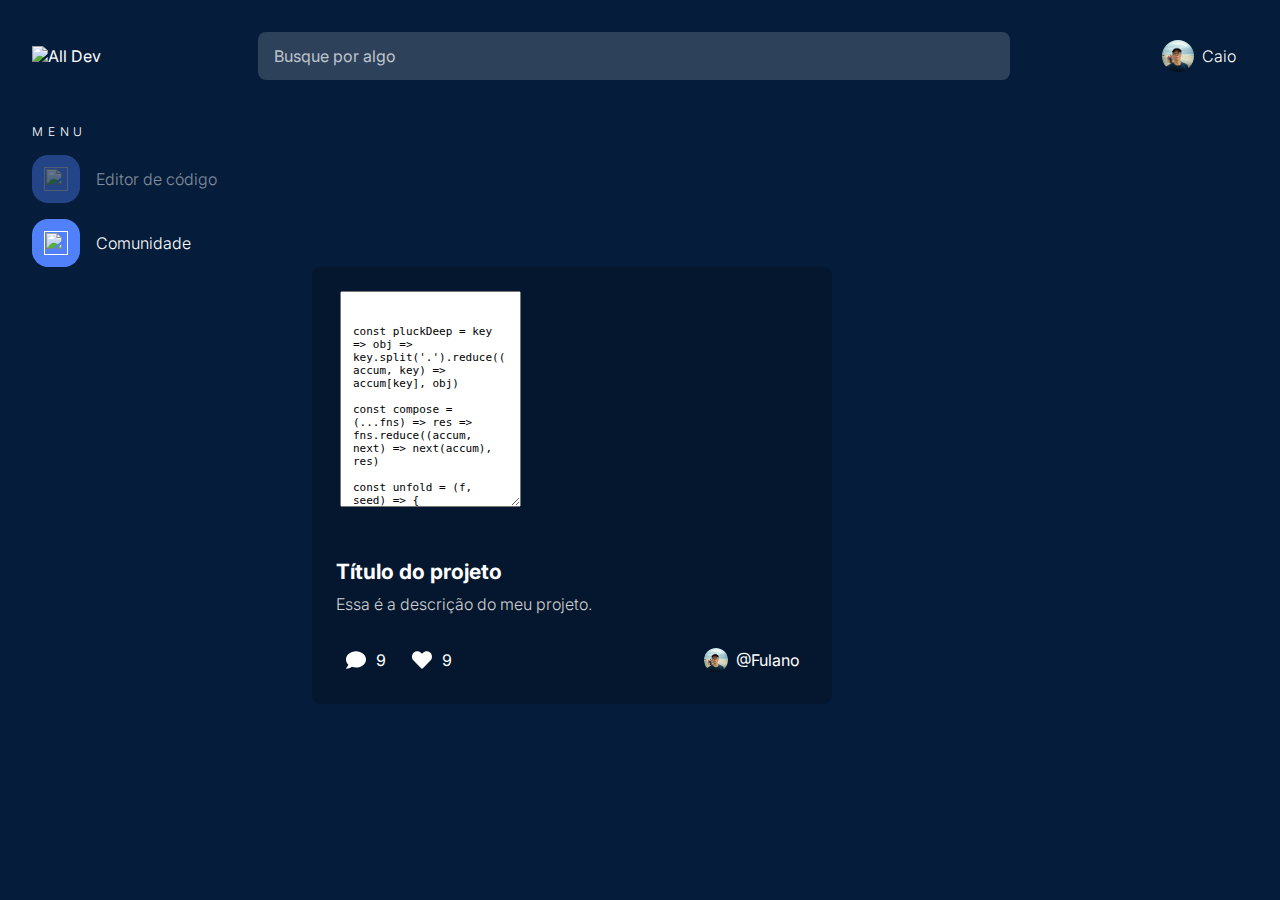
==== comunidade.html @ 1e0faf50 "Renomeia componente button-menu como action-header" ====
<!DOCTYPE html>
<html lang="pt-br">
<head>
   <meta charset="UTF-8">
   <meta name="viewport" content="width=device-width, initial-scale=1.0">
   <link rel="preconnect" href="https://fonts.googleapis.com">
   <link rel="preconnect" href="https://fonts.gstatic.com" crossorigin>
   <link href="https://fonts.googleapis.com/css2?family=Inter:ital,opsz,wght@0,14..32,100..900;1,14..32,100..900&display=swap" rel="stylesheet">
   <link href="https://fonts.googleapis.com/css2?family=Roboto+Mono&display=swap" rel="stylesheet">
   <title>All Dev</title>
   <link rel="stylesheet" href="./css/styles.css">
   <link rel="stylesheet" href="./css/main-header.css">
   <link rel="stylesheet" href="./css/main-menu.css">
   <link rel="stylesheet" href="./css/main-posts.css">
   <link rel="stylesheet" href="./css/main-post.css">
   <link rel="stylesheet" href="./css/action-header.css">
   <link rel="stylesheet" href="./css/app-title.css">
   <link rel="stylesheet" href="./css/app-input.css">
   <link rel="stylesheet" href="./css/app-code.css">
</head>
<body>
   <header class="main-header">
      <img class="logo" src="./img/logo.svg" alt="All Dev">
      <input class="app-input" type="text" placeholder="Busque por algo">
      <div class="profile">
         <img src="./img/foto-perfil.jpg" alt="Foto de Perfil">
         <span>Caio</span>
      </div>
      <button class="action-header"><img src="./img/icon-lupa.svg" alt="Pesquisar"></button>
      <button class="action-header"><img src="./img/icon-menu.svg" alt="Menu"></button>
   </header>
   <nav class="main-menu">
      <span class="app-title">Menu</span>
      <ul>
         <li>
            <a class="link" href="./index.html">
               <span class="linkicon">
                  <img src="./img/icon-code.svg" alt="">
               </span>
               Editor de código
            </a>
         </li>
         <li>
            <a class="link --active" href="">
               <span class="linkicon">
                  <img src="./img/icon-comunity.svg" alt="">
               </span>
               Comunidade
            </a>
         </li>
      </ul>
   </nav>
   <main class="main-posts">
      <article class="main-post">
         <div class="app-code">
            <img class="macbuttons" src="./img/mac_buttons.svg" alt="">
            <textarea class="code" type="text" rows="13" readonly>const pluckDeep = key => obj => key.split('.').reduce((accum, key) => accum[key], obj)

const compose = (...fns) => res => fns.reduce((accum, next) => next(accum), res)

const unfold = (f, seed) => {
  const go = (f, seed, acc) => {
    const res = f(seed)
    return res ? go(f, res[1], acc.concat([res[0]])) : acc
  }
  return go(f, seed, [])
}</textarea>
         </div>
         <h2 class="title">Título do projeto</h2>
         <p class="description">Essa é a descrição do meu projeto.</p>
         <footer class="actions">
            <div class="action">
               <img src="./img/icon-comment.svg" alt="Comentários">
               9
            </div>
            <div class="action">
               <img src="./img/icon-like.svg" alt="Curtidas">
               9
            </div>
            <div class="action">
               <img src="./img/foto-perfil.jpg" alt="Usuário">
               @Fulano
            </div>
         </footer>
      </article>
   </main>
</body>
</html>
---- css/styles.css ----
:root {
   --background: #051D3B;
   --bg-item: #5081FB;
   --bg-item-transparent: #5080fb16;
   --bg-item-transparent-hover: #5080fb24;
   --bg-active: #7BA4FC;
   --color-one: #6BD1FF;
   --color-two: #9AFF6B;
   --color-three: #6B83FF;
   --color-four: #FFC46B;
   --color-five: #FF6BCD;
}

* {
   box-sizing: border-box;
   margin: 0;
   padding: 0;
}

body {
   background-color: var(--background);
   color: white;
   font-family: 'Inter', sans-serif;
   padding: 0 32px 32px;
   position: relative;
}

main {
   display: flex;
   gap: 40px;
   width: fit-content;
   margin-left: auto;
}
---- css/main-header.css ----
.main-header {
   display: flex;
   align-items: center;
   justify-content: space-between;
   gap: 8px;
   padding: 32px 0 40px;
}

.main-header > .app-input {
   width: 752px;
   margin-left: 16px;
}

.main-header > .profile {
   display: flex;
   align-items: center;
   gap: 8px;
   font-weight: 300;
   padding: 6px 12px;
}

.main-header > .profile img {
   border-radius: 50%;
   width: 32px;
}
---- css/main-menu.css ----
.main-menu {
   width: fit-content;
}

.main-menu > ul {
   display: flex;
   flex-direction: column;
   gap: 16px;
   list-style: none;
}

.main-menu .link {
   display: flex;
   align-items: center;
   gap: 16px;
   color: rgba(255, 255, 255, 0.50);
   text-decoration: none;
   font-weight: 300;
   transition: .1s;
}

.main-menu .link:hover {
   color: rgba(255, 255, 255, 0.70);
}

.main-menu .link.--active {
   color: white;
}

.main-menu .link .linkicon {
   background-color: var(--bg-item);
   border-radius: 16px;
   display: flex;
   padding: 12px;
   opacity: 0.40;
   transition: .1s;
}

.main-menu .link:hover .linkicon {
   opacity: 0.70;
}

.main-menu .link.--active .linkicon {
   color: white;
   opacity: 1;
}

.main-menu .link .linkicon img {
   width: 24px;
   height: 24px;
   object-fit: contain;
}
---- css/main-posts.css ----
.main-posts {
   gap: 16px;
   flex-wrap: wrap;
   margin-left: 280px;
}
---- css/main-post.css ----
.main-post {
   background-color: #00000032;
   border-radius: 8px;
   width: 520px;
}

.main-post > .app-code {
   padding: 24px;
}

.main-post > .app-code > .macbuttons {
   height: 9px;
   top: 36px;
   left: 36px;
}

.main-post > .app-code > .code {
   font-size: 11px;
   padding: 33px 12px 12px;
}

.main-post > .title {
   font-size: 21px;
   margin: 24px 24px 8px;
}

.main-post > .description {
   color: #d0d0d0;
   font-weight: 300;
   line-height: 1.5;
   margin: 0 24px 24px;
}

.main-post > .actions {
   display: flex;
   align-items: center;
   gap: 8px;
   padding: 0 24px 24px;
}

.main-post .action {
   display: flex;
   align-items: center;
   gap: 8px;
   border-radius: 16px;
   padding: 8px;
   cursor: pointer;
   transition: .2s;
}

.main-post .action:hover {
   background-color: #ffffff16;
}

.main-post .action:last-child {
   margin-left: auto;
}
.main-post .action:last-child > img {
   border-radius: 50%;
}

.main-post .action > img {
   width: 24px;
}
---- css/action-header.css ----
.action-header{
   background-color: var(--background);
   border: none;
   cursor: pointer;
   display: none;
   padding: 0;
}

@media screen and (max-width: 768px) {
   .action-header {
      display: flex;
   }
}
---- css/app-title.css ----
.app-title {
   font-size: 12px;
   font-weight: 300;
   letter-spacing: .4em;
   text-transform: uppercase;
   margin-bottom: 16px;
}

span.app-title {
   display: inline-block;
}
---- css/app-input.css ----
.app-input {
   background-color: rgba(255, 255, 255, 0.16);
   border: none;
   border-radius: 8px;
   color: rgba(255, 255, 255, 0.70);
   font-family: 'Inter', sans-serif;
   font-size: 16px;
   outline: none;
   padding: 14px 16px;
   transition: .2s;
}

.app-input::placeholder {
   color: rgba(255, 255, 255, 0.70);
   font-family: 'Inter', sans-serif;
}

.app-input:focus {
   background-color: rgba(255, 255, 255, 0.24);
   color: rgba(255, 255, 255, 0.80);
}

textarea.app-input {
   line-height: 1.5;
   resize: none;
}

select.app-input > option {
   background-color: #5c6075;
}
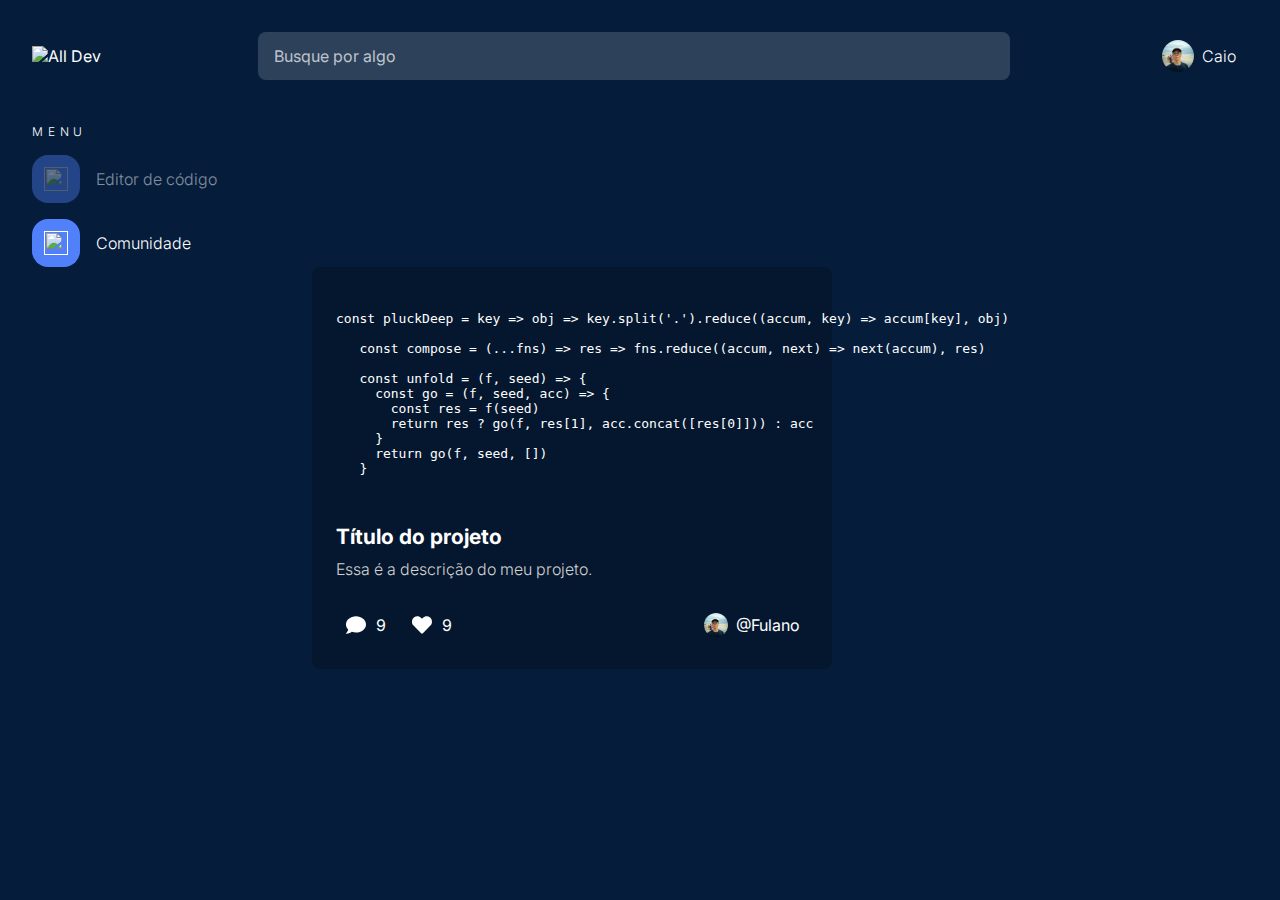
==== commit d8847bc8: "Importa o highlight.js" ====
--- a/comunidade.html
+++ b/comunidade.html
@@ -8,6 +8,8 @@
    <link href="https://fonts.googleapis.com/css2?family=Inter:ital,opsz,wght@0,14..32,100..900;1,14..32,100..900&display=swap" rel="stylesheet">
    <link href="https://fonts.googleapis.com/css2?family=Roboto+Mono&display=swap" rel="stylesheet">
    <title>All Dev</title>
+   <link rel="stylesheet" href="https://cdnjs.cloudflare.com/ajax/libs/highlight.js/11.9.0/styles/default.min.css">
+   <link rel="stylesheet" href="./css/github.css">
    <link rel="stylesheet" href="./css/styles.css">
    <link rel="stylesheet" href="./css/main-header.css">
    <link rel="stylesheet" href="./css/main-menu.css">
@@ -26,7 +28,7 @@
          <img src="./img/foto-perfil.jpg" alt="Foto de Perfil">
          <span>Caio</span>
       </div>
-      <button class="action-header"><img src="./img/icon-lupa.svg" alt="Pesquisar"></button>
+      <button class="action-header -lupa"><img src="./img/icon-lupa.svg" alt="Pesquisar"></button>
       <button class="action-header"><img src="./img/icon-menu.svg" alt="Menu"></button>
    </header>
    <nav class="main-menu">
@@ -54,17 +56,17 @@
       <article class="main-post">
          <div class="app-code">
             <img class="macbuttons" src="./img/mac_buttons.svg" alt="">
-            <textarea class="code" type="text" rows="13" readonly>const pluckDeep = key => obj => key.split('.').reduce((accum, key) => accum[key], obj)
+            <pre><code class="code">const pluckDeep = key => obj => key.split('.').reduce((accum, key) => accum[key], obj)
 
-const compose = (...fns) => res => fns.reduce((accum, next) => next(accum), res)
-
-const unfold = (f, seed) => {
-  const go = (f, seed, acc) => {
-    const res = f(seed)
-    return res ? go(f, res[1], acc.concat([res[0]])) : acc
-  }
-  return go(f, seed, [])
-}</textarea>
+   const compose = (...fns) => res => fns.reduce((accum, next) => next(accum), res)
+   
+   const unfold = (f, seed) => {
+     const go = (f, seed, acc) => {
+       const res = f(seed)
+       return res ? go(f, res[1], acc.concat([res[0]])) : acc
+     }
+     return go(f, seed, [])
+   }</code></pre>
          </div>
          <h2 class="title">Título do projeto</h2>
          <p class="description">Essa é a descrição do meu projeto.</p>
@@ -84,5 +86,7 @@
          </footer>
       </article>
    </main>
+   <script src="https://cdnjs.cloudflare.com/ajax/libs/highlight.js/11.9.0/highlight.min.js"></script>
+   <script>hljs.highlightAll();</script>
 </body>
 </html>--- a/css/github.css
+++ b/css/github.css
@@ -0,0 +1,177 @@
+/*!
+  Theme: Github
+  Author: Defman21
+  License: ~ MIT (or more permissive) [via base16-schemes-source]
+  Maintainer: @highlightjs/core-team
+  Version: 2021.09.0
+*/
+
+/*
+  WARNING: DO NOT EDIT THIS FILE DIRECTLY.
+
+  This theme file was auto-generated from the Base16 scheme github
+  by the Highlight.js Base16 template builder.
+
+  - https://github.com/highlightjs/base16-highlightjs
+*/
+
+/*
+base00  #ffffff  Default Background
+base01  #f5f5f5  Lighter Background (Used for status bars, line number and folding marks)
+base02  #c8c8fa  Selection Background
+base03  #969896  Comments, Invisibles, Line Highlighting
+base04  #e8e8e8  Dark Foreground (Used for status bars)
+base05  #333333  Default Foreground, Caret, Delimiters, Operators
+base06  #ffffff  Light Foreground (Not often used)
+base07  #ffffff  Light Background (Not often used)
+base08  #ed6a43  Variables, XML Tags, Markup Link Text, Markup Lists, Diff Deleted
+base09  #0086b3  Integers, Boolean, Constants, XML Attributes, Markup Link Url
+base0A  #795da3  Classes, Markup Bold, Search Text Background
+base0B  #183691  Strings, Inherited Class, Markup Code, Diff Inserted
+base0C  #183691  Support, Regular Expressions, Escape Characters, Markup Quotes
+base0D  #795da3  Functions, Methods, Attribute IDs, Headings
+base0E  #a71d5d  Keywords, Storage, Selector, Markup Italic, Diff Changed
+base0F  #333333  Deprecated, Opening/Closing Embedded Language Tags, e.g. <?php ?>
+*/
+
+pre code.hljs {
+   display: block;
+   overflow-x: auto;
+   padding: 1em;
+ }
+ 
+ code.hljs {
+   padding: 3px 5px;
+ }
+ 
+ .hljs {
+   color: #333333;
+   background: #ffffff;
+ }
+ 
+ .hljs::selection,
+ .hljs ::selection {
+   background-color: #c8c8fa;
+   color: #333333;
+ }
+ 
+ 
+ /* purposely do not highlight these things */
+ .hljs-formula,
+ .hljs-params,
+ .hljs-property
+ {}
+ 
+ /* base03 - #969896 -  Comments, Invisibles, Line Highlighting */
+ .hljs-comment {
+   color: #969896;
+ }
+ 
+ /* base04 - #e8e8e8 -  Dark Foreground (Used for status bars) */
+ .hljs-tag {
+   color: #e8e8e8;
+ }
+ 
+ /* base05 - #333333 -  Default Foreground, Caret, Delimiters, Operators */
+ .hljs-subst,
+ .hljs-punctuation,
+ .hljs-operator {
+   color: #333333;
+ }
+ 
+ .hljs-operator {
+   opacity: 0.7;
+ }
+ 
+ /* base08 - Variables, XML Tags, Markup Link Text, Markup Lists, Diff Deleted */
+ .hljs-bullet,
+ .hljs-variable,
+ .hljs-template-variable,
+ .hljs-selector-tag,
+ .hljs-name,
+ .hljs-deletion {
+   color: #ed6a43;
+ }
+ 
+ /* base09 - Integers, Boolean, Constants, XML Attributes, Markup Link Url */
+ .hljs-symbol,
+ .hljs-number,
+ .hljs-link,
+ .hljs-attr,
+ .hljs-variable.constant_,
+ .hljs-literal {
+   color: #0086b3;
+ }
+ 
+ /* base0A - Classes, Markup Bold, Search Text Background */
+ .hljs-title,
+ .hljs-class .hljs-title,
+ .hljs-title.class_
+ {
+   color: #795da3;
+ }
+ 
+ .hljs-strong {
+   font-weight:bold;
+   color: #795da3;
+ }
+ 
+ /* base0B - Strings, Inherited Class, Markup Code, Diff Inserted */
+ .hljs-code,
+ .hljs-addition,
+ .hljs-title.class_.inherited__,
+ .hljs-string {
+   color: #183691;
+ }
+ 
+ /* base0C - Support, Regular Expressions, Escape Characters, Markup Quotes */
+ .hljs-built_in,
+ .hljs-doctag, /* guessing */
+ .hljs-quote,
+ .hljs-keyword.hljs-atrule,
+ .hljs-regexp {
+   color: #183691;
+ }
+ 
+ /* base0D - Functions, Methods, Attribute IDs, Headings */
+ .hljs-function .hljs-title,
+ .hljs-attribute,
+ .ruby .hljs-property,
+ .hljs-title.function_,
+ .hljs-section {
+   color: #795da3;
+ }
+ 
+ /* base0E - Keywords, Storage, Selector, Markup Italic, Diff Changed */
+ .hljs-type,
+ /* .hljs-selector-id, */
+ /* .hljs-selector-class, */
+ /* .hljs-selector-attr, */
+ /* .hljs-selector-pseudo, */
+ .hljs-template-tag,
+ .diff .hljs-meta,
+ .hljs-keyword {
+   color: #a71d5d;
+ }
+ .hljs-emphasis {
+   color: #a71d5d;
+   font-style: italic;
+ }
+ 
+ /* base0F - Deprecated, Opening/Closing Embedded Language Tags, e.g. <?php ?> */
+ .hljs-meta,
+ /*
+   prevent top level .keyword and .string scopes
+   from leaking into meta by accident
+ */
+ .hljs-meta .hljs-keyword,
+ .hljs-meta .hljs-string
+ {
+   color: #333333;
+ }
+ 
+ .hljs-meta .hljs-keyword,
+ /* for v10 compatible themes */
+ .hljs-meta-keyword {
+   font-weight: bold;
+ }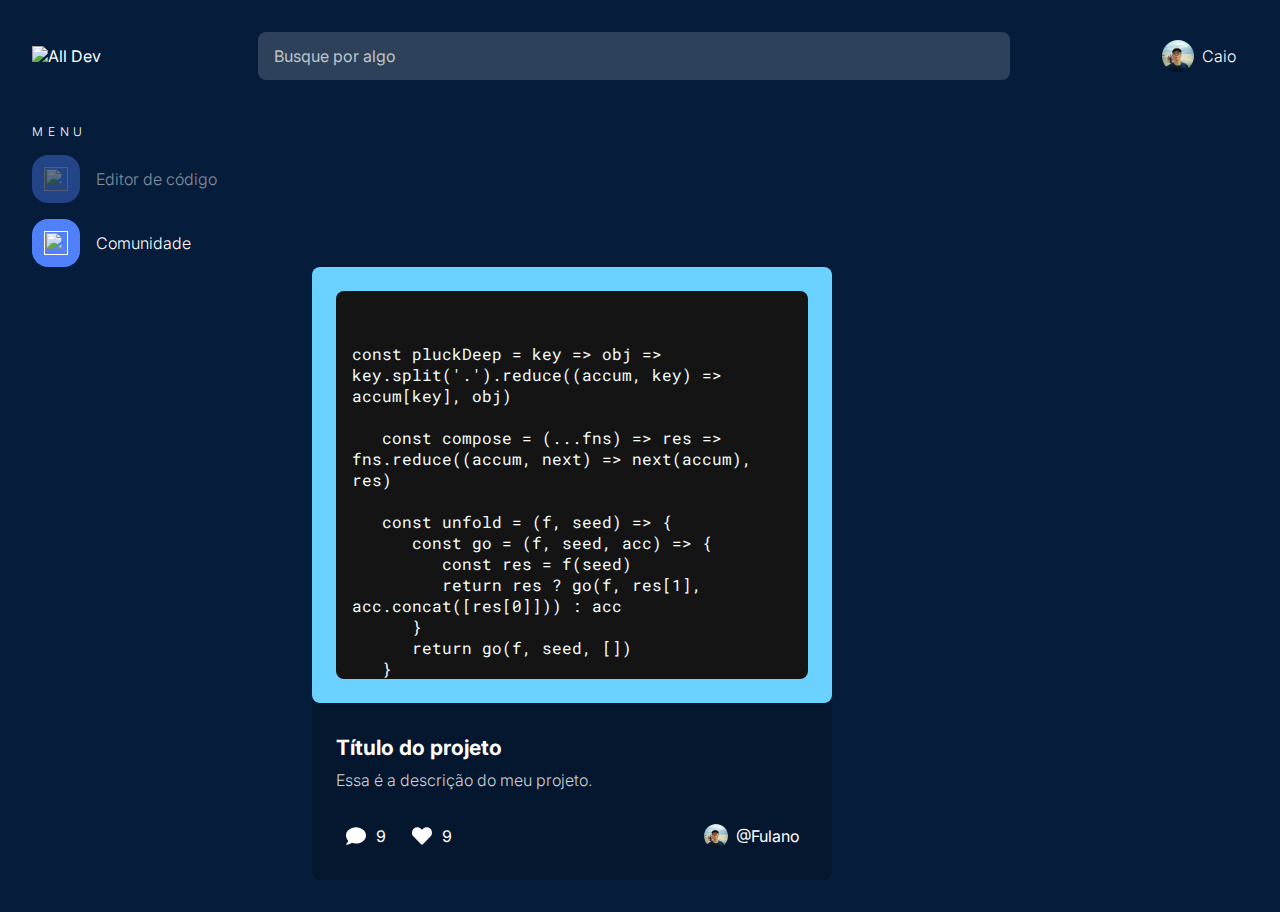
==== commit 4af5a8db: "Reformula componente app-code" ====
--- a/comunidade.html
+++ b/comunidade.html
@@ -56,17 +56,19 @@
       <article class="main-post">
          <div class="app-code">
             <img class="macbuttons" src="./img/mac_buttons.svg" alt="">
-            <pre><code class="code">const pluckDeep = key => obj => key.split('.').reduce((accum, key) => accum[key], obj)
+            <div class="window">
+               <pre><code class="code">const pluckDeep = key => obj => key.split('.').reduce((accum, key) => accum[key], obj)
 
    const compose = (...fns) => res => fns.reduce((accum, next) => next(accum), res)
    
    const unfold = (f, seed) => {
-     const go = (f, seed, acc) => {
-       const res = f(seed)
-       return res ? go(f, res[1], acc.concat([res[0]])) : acc
-     }
-     return go(f, seed, [])
+      const go = (f, seed, acc) => {
+         const res = f(seed)
+         return res ? go(f, res[1], acc.concat([res[0]])) : acc
+      }
+      return go(f, seed, [])
    }</code></pre>
+            </div>
          </div>
          <h2 class="title">Título do projeto</h2>
          <p class="description">Essa é a descrição do meu projeto.</p>
--- a/css/app-code.css
+++ b/css/app-code.css
@@ -0,0 +1,43 @@
+.app-code {
+   background-color: var(--color-one);
+   border-radius: 8px;
+   padding: 32px;
+   margin-bottom: 32px;
+   position: relative;
+}
+
+.app-code .window {
+   background-color: #141414;
+   border-radius: 8px;
+   padding-top: 52px;
+}
+
+.app-code .macbuttons {
+   position: absolute;
+   top: 48px;
+   left: 48px;
+}
+
+.app-code .code {
+   background: none;
+   border: none;
+   box-sizing: border-box;
+   color: azure;
+   display: block;
+   font-family: 'Roboto Mono', sans-serif;
+   padding: 0px 16px 16px;
+   outline: none;
+   overflow-y: scroll;
+   scrollbar-width: none;
+   text-wrap: wrap;
+   white-space: pre-wrap;
+   height: 21em;
+   width: 100%;
+}
+
+@media screen and (max-width: 425px) {
+   
+   .app-code .code {
+      font-size: 14px;
+   }
+}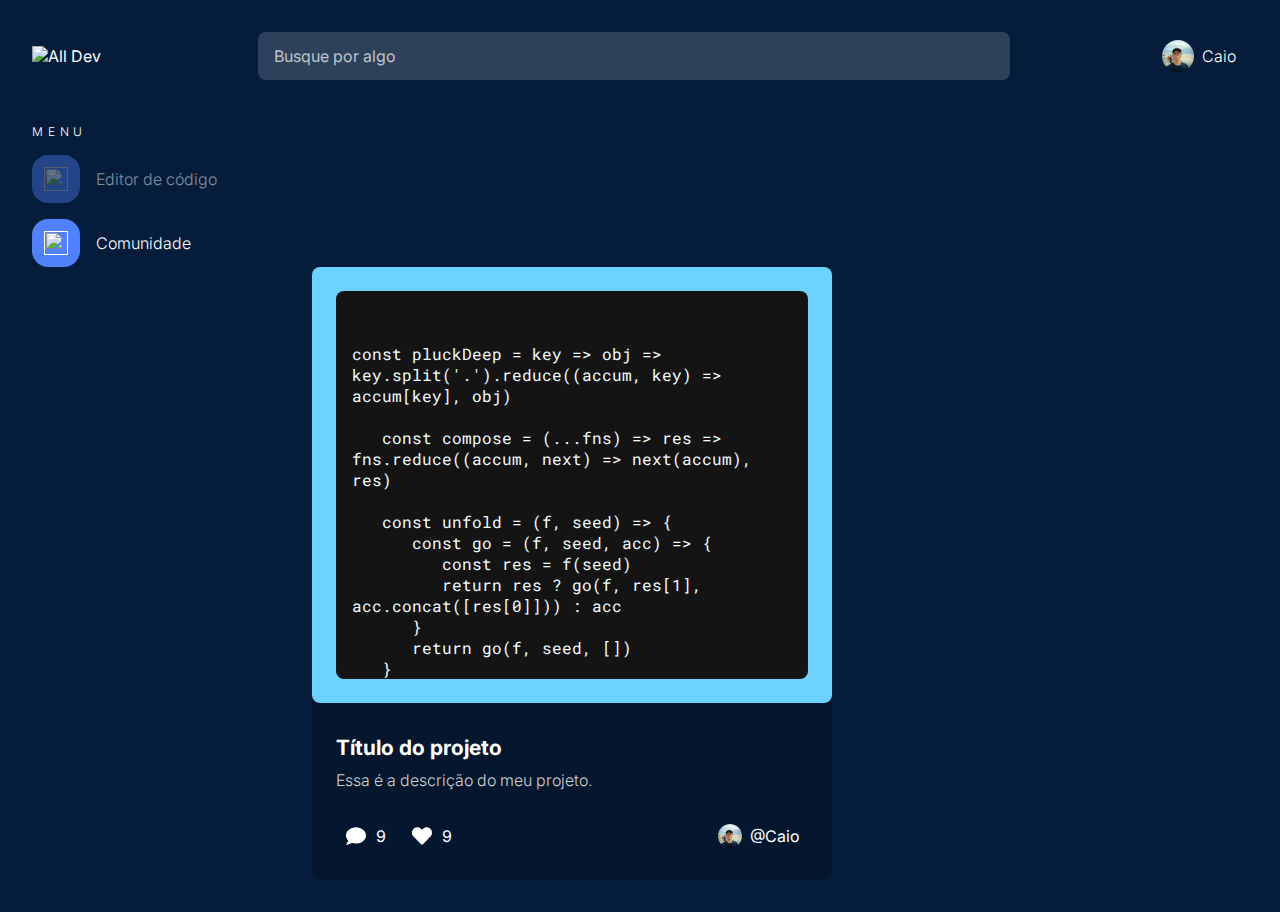
==== commit 7916b473: "Implementação do destaque de sintaxe com Highlight.js" ====
--- a/comunidade.html
+++ b/comunidade.html
@@ -57,7 +57,7 @@
          <div class="app-code">
             <img class="macbuttons" src="./img/mac_buttons.svg" alt="">
             <div class="window">
-               <pre><code class="code">const pluckDeep = key => obj => key.split('.').reduce((accum, key) => accum[key], obj)
+               <pre><code class="code hljs language-javascript">const pluckDeep = key => obj => key.split('.').reduce((accum, key) => accum[key], obj)
 
    const compose = (...fns) => res => fns.reduce((accum, next) => next(accum), res)
    
@@ -83,7 +83,7 @@
             </div>
             <div class="action">
                <img src="./img/foto-perfil.jpg" alt="Usuário">
-               @Fulano
+               @Caio
             </div>
          </footer>
       </article>
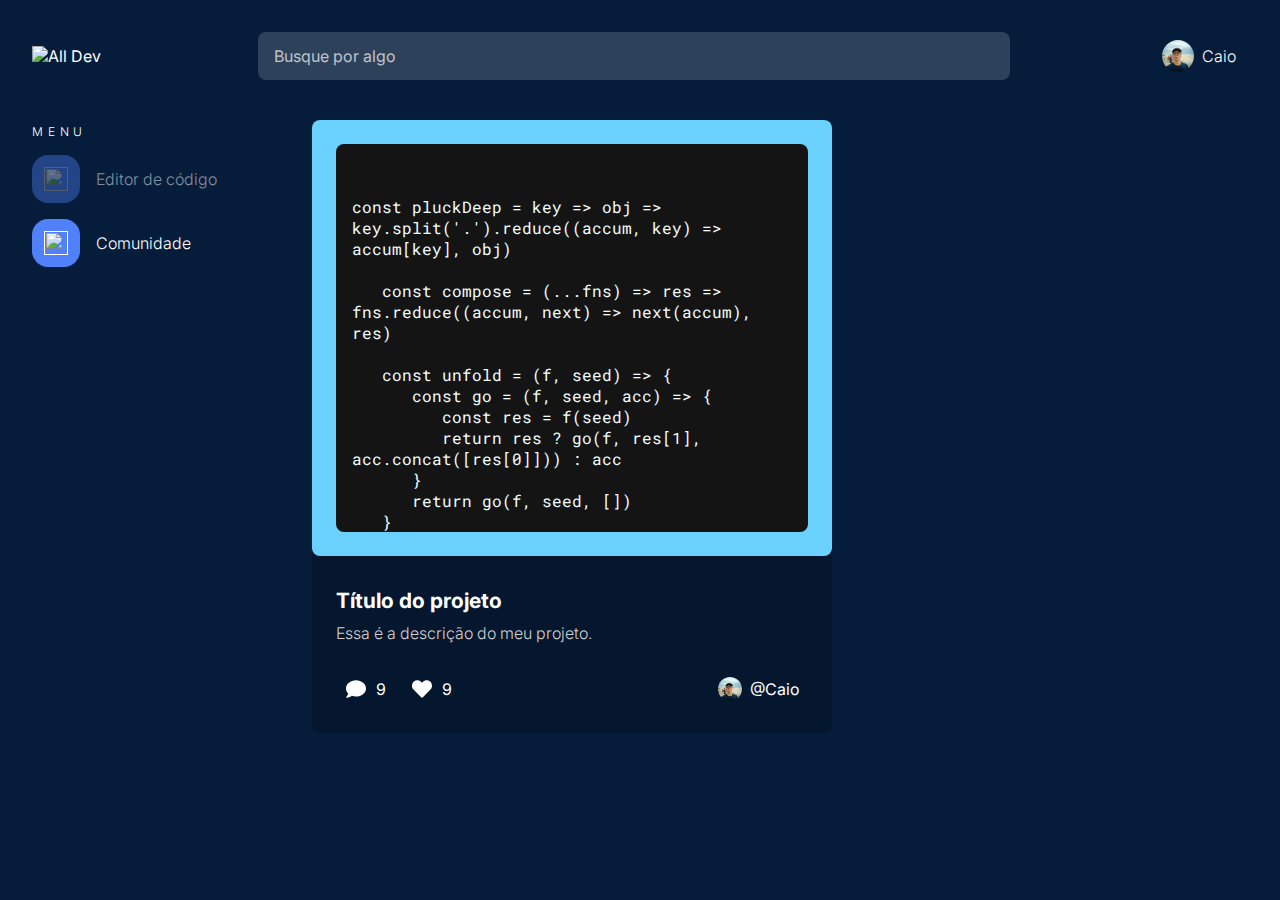
==== commit 1911985a: "Exibição/omissão do menu hamburguer" ====
--- a/comunidade.html
+++ b/comunidade.html
@@ -29,7 +29,7 @@
          <span>Caio</span>
       </div>
       <button class="action-header -lupa"><img src="./img/icon-lupa.svg" alt="Pesquisar"></button>
-      <button class="action-header"><img src="./img/icon-menu.svg" alt="Menu"></button>
+      <button class="action-header" id="menu-button"><img src="./img/icon-menu.svg" alt="Menu"></button>
    </header>
    <nav class="main-menu">
       <span class="app-title">Menu</span>
@@ -90,5 +90,6 @@
    </main>
    <script src="https://cdnjs.cloudflare.com/ajax/libs/highlight.js/11.9.0/highlight.min.js"></script>
    <script>hljs.highlightAll();</script>
+   <script src="./menu.js"></script>
 </body>
 </html>--- a/css/main-header.css
+++ b/css/main-header.css
@@ -12,14 +12,53 @@
 }
 
 .main-header > .profile {
+   border-radius: 8px;
    display: flex;
    align-items: center;
    gap: 8px;
    font-weight: 300;
-   padding: 6px 12px;
+   padding: 8px 12px;
+   transition: .2s;
+}
+
+.main-header > .profile:hover {
+   background-color: rgba(255, 255, 255, 0.08);
 }
 
 .main-header > .profile img {
    border-radius: 50%;
    width: 32px;
+}
+
+@media screen and (max-width: 768px) {
+   .main-header {
+      gap: 40px;
+   }
+   
+   .main-header > .app-input {
+      flex-grow: 1;
+      margin: 0;
+      width: auto;
+   }
+   
+   .main-header > .profile {
+      display: none;
+   }
+}
+
+@media screen and (max-width: 425px) {
+
+   .main-header {
+      justify-content: end;
+      gap: 8px;
+      padding-top: 16px;
+   }
+
+   .main-header > .logo {
+      margin-right: auto;
+   }
+
+   .main-header > .app-input {
+      display: none;
+   }
 }--- a/css/main-menu.css
+++ b/css/main-menu.css
@@ -1,5 +1,6 @@
 .main-menu {
    width: fit-content;
+   position: absolute;
 }
 
 .main-menu > ul {
@@ -49,4 +50,39 @@
    width: 24px;
    height: 24px;
    object-fit: contain;
+}
+
+@media screen and (max-width: 768px) {
+
+   .main-menu {
+      display: none;
+      position: absolute;
+      z-index: 1;
+      background-color: #2D415B;
+      border-radius: 8px;
+      height: calc(100vh - 152px);
+      right: 32px;
+      padding: 24px;
+   }
+   
+   .main-menu > .app-title {
+      display: none;
+   }
+
+   .main-menu::after {
+      content: '';
+      display: block;
+      background-color: rgba(255, 255, 255, 0.08);
+      width: 100%;
+      height: 1px;
+      margin-top: 24px;
+   }
+}
+
+@media screen and (max-width: 425px) {
+   .main-menu {
+      height: calc(100vh - 120px);
+      right: 16px;
+      top: 80px;
+   }
 }--- a/css/action-header.css
+++ b/css/action-header.css
@@ -10,4 +10,14 @@
    .action-header {
       display: flex;
    }
+   
+   .action-header.-lupa{
+      display: none;
+   }
+}
+
+@media screen and (max-width: 425px) {
+   .action-header.-lupa {
+      display: flex;
+   }
 }--- a/css/app-input.css
+++ b/css/app-input.css
@@ -15,7 +15,8 @@
    font-family: 'Inter', sans-serif;
 }
 
-.app-input:focus {
+.app-input:focus,
+.app-input:hover {
    background-color: rgba(255, 255, 255, 0.24);
    color: rgba(255, 255, 255, 0.80);
 }
